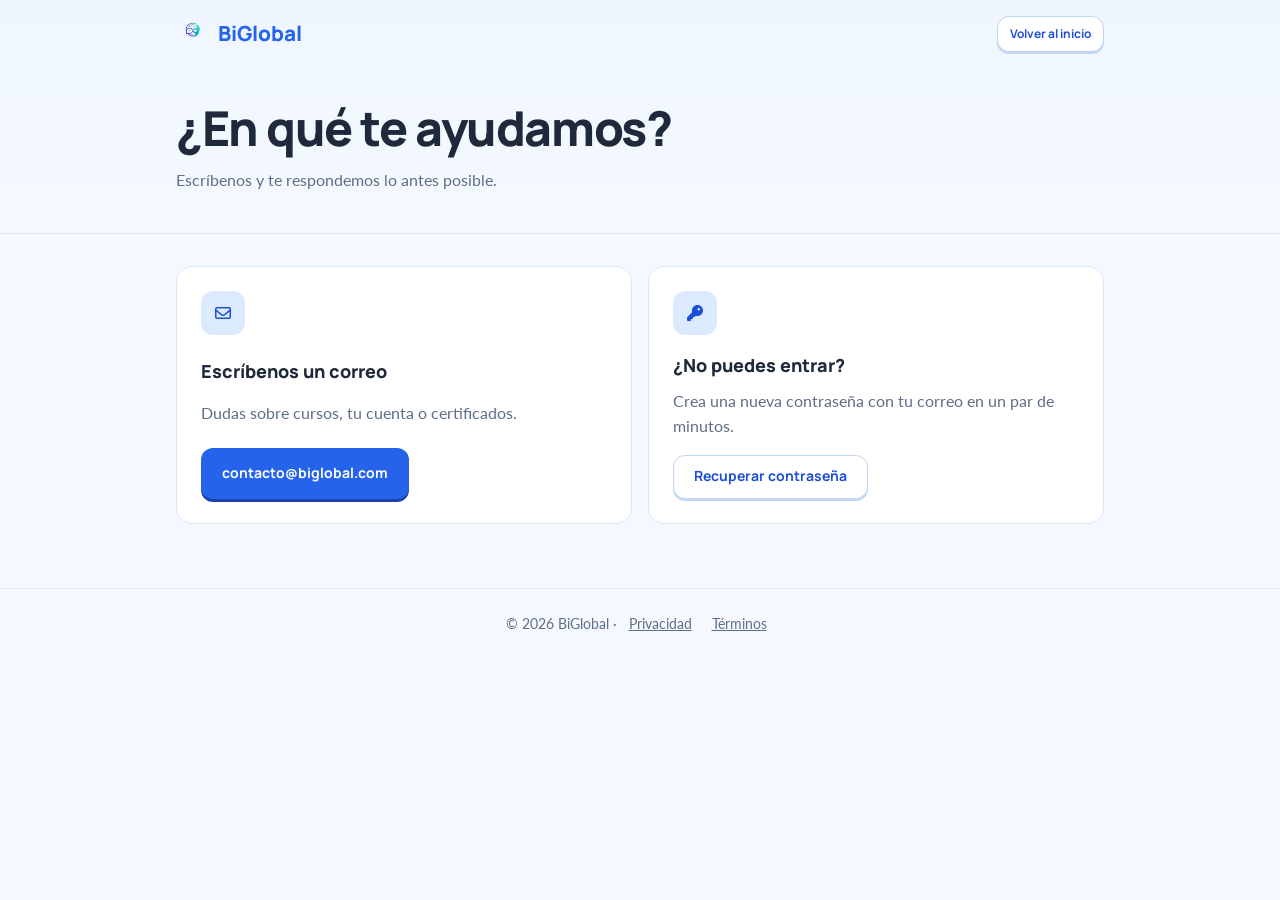
==== src/contacto.html @ 3496a06e "Corrige errores, unifica el diseño y agrega recuperación de contraseña y gamificación - Rutas sensib" ====
<!DOCTYPE html>
<html lang="es">
<head>
    <meta charset="UTF-8">
    <meta name="viewport" content="width=device-width, initial-scale=1.0">
    <title>Contacto | BiGlobal</title>
    <link rel="stylesheet" href="https://fonts.googleapis.com/css2?family=Lato:wght@400;700&family=Manrope:wght@700;800&display=swap">
    <link rel="stylesheet" href="https://cdnjs.cloudflare.com/ajax/libs/font-awesome/6.5.2/css/all.min.css">
    <link rel="stylesheet" href="css/tokens.css">
    <link rel="stylesheet" href="css/componentes.css">
    <link rel="stylesheet" href="css/paginas.css">
</head>
<!--
    El correo es el mismo de configuracion.sitio_correo (contacto@biglobal.com).
    Cuando exista el formulario de contacto con BD, va en esta página.
-->
<body class="pagina-body">
<a class="saltar-contenido" href="#contenido">Saltar al contenido</a>

<header class="pagina-cabecera">
    <div class="pagina-cabecera__barra">
        <a class="pagina-logo" href="index.html"><img src="img/logo-Biglobal.png" alt="" width="34" height="34"> BiGlobal</a>
        <a class="boton boton--secundario boton--sm" href="index.html">Volver al inicio</a>
    </div>
    <div class="pagina-titulo">
        <h1>¿En qué te ayudamos?</h1>
        <p>Escríbenos y te respondemos lo antes posible.</p>
    </div>
</header>

<main id="contenido" class="pagina-contenido">
    <div class="contacto-rejilla">
        <section class="contacto-opcion">
            <i class="fa-regular fa-envelope" aria-hidden="true"></i>
            <h2>Escríbenos un correo</h2>
            <p>Dudas sobre cursos, tu cuenta o certificados.</p>
            <a class="boton boton--primario" href="mailto:contacto@biglobal.com">contacto@biglobal.com</a>
        </section>

        <section class="contacto-opcion">
            <i class="fa-solid fa-key" aria-hidden="true"></i>
            <h2>¿No puedes entrar?</h2>
            <p>Crea una nueva contraseña con tu correo en un par de minutos.</p>
            <a class="boton boton--secundario" href="auth/recuperar.php">Recuperar contraseña</a>
        </section>
    </div>
</main>

<footer class="pagina-pie">
    © 2026 BiGlobal ·
    <a href="privacidad.html">Privacidad</a>
    <a href="terminos.html">Términos</a>
</footer>
</body>
</html>
---- src/css/tokens.css ----
/* ==========================================================================
   BiGlobal · TOKENS DE DISEÑO
   --------------------------------------------------------------------------
   Este archivo es la "fuente de verdad" de colores, tipografías, bordes,
   sombras, espaciado y animaciones. Lo cargan TODAS las pantallas
   (página principal, login, estudiante y admin).

   Regla de oro: si necesitas un color, usa una variable de aquí.
   Si cambias un valor aquí, cambia en toda la plataforma.
   ========================================================================== */

:root {
    /* ---------- Azul BiGlobal (color principal) ---------- */
    --azul-50:  #EFF6FF;   /* fondo azul muy claro (hero, secciones) */
    --azul-100: #DBEAFE;   /* acento suave, estados activos */
    --azul-200: #BFDBFE;
    --azul-300: #93C5FD;
    --azul-500: #3B82F6;
    --azul-600: #2563EB;   /* botones y títulos de marca */
    --azul-700: #1D4ED8;   /* hover */
    --azul-800: #1E40AF;
    --azul-900: #1E3A8A;
    --celeste-50:  #F0F9FF;
    --celeste-100: #E0F2FE;
    --celeste-600: #0284C7;

    /* ---------- Acentos tipo Duolingo (solo como acento) ---------- */
    --verde-50:  #F0FDF4;
    --verde-100: #DCFCE7;   /* fondo de éxito */
    --verde-500: #22C55E;   /* barras de progreso */
    --verde-600: #16A34A;
    --verde-700: #15803D;   /* texto de éxito (contraste AA) */

    --naranja-50:  #FFF7ED;
    --naranja-100: #FFEDD5; /* fondo de rachas y logros */
    --naranja-500: #F97316;
    --naranja-700: #C2410C; /* texto naranja (contraste AA) */

    --rojo-50:  #FEF2F2;
    --rojo-100: #FEE2E2;
    --rojo-600: #DC2626;
    --rojo-700: #B91C1C;

    --ambar-100: #FEF3C7;
    --ambar-700: #B45309;

    /* ---------- Texto y superficies ---------- */
    --texto:        #1E293B;   /* texto principal */
    --texto-suave:  #5E6E85;   /* párrafos secundarios: #64748B un tono más oscuro para cumplir contraste AA sobre el azul claro */
    --texto-tenue:  #94A3B8;   /* solo detalles grandes, no para párrafos */
    --superficie:   #FFFFFF;   /* tarjetas */
    --fondo-app:    #F5F9FF;   /* fondo de los paneles: blanco con un toque azul */
    --borde:        #DCE7F7;   /* bordes con tinte azul */
    --borde-fuerte: #C3D5F0;

    /* ---------- Nombres que ya usaba style.css (compatibilidad) ---------- */
    --color-primario:        var(--azul-600);
    --color-primario-oscuro: var(--azul-700);
    --color-secundario:      var(--azul-50);
    --color-texto:           var(--texto);
    --color-texto-suave:     var(--texto-suave);
    --blanco:                #FFFFFF;

    /* ---------- Tipografía ---------- */
    --fuente-titulo: "Manrope", system-ui, -apple-system, "Segoe UI", sans-serif;
    --fuente-texto:  "Lato", system-ui, -apple-system, "Segoe UI", sans-serif;

    --texto-xs:   0.75rem;    /* 12px */
    --texto-sm:   0.875rem;   /* 14px */
    --texto-base: 1rem;       /* 16px */
    --texto-lg:   1.125rem;   /* 18px */
    --texto-xl:   1.375rem;   /* 22px */
    --texto-2xl:  1.75rem;    /* 28px */
    --texto-3xl:  clamp(2rem, 1.4rem + 2.4vw, 3rem);

    /* ---------- Espaciado (múltiplos de 4px) ---------- */
    --esp-1: 0.25rem;  --esp-2: 0.5rem;  --esp-3: 0.75rem;  --esp-4: 1rem;
    --esp-5: 1.25rem;  --esp-6: 1.5rem;  --esp-8: 2rem;     --esp-10: 2.5rem;
    --esp-12: 3rem;    --esp-16: 4rem;

    /* ---------- Bordes redondeados ---------- */
    --radio-sm:   8px;
    --radio:      12px;
    --radio-lg:   16px;
    --radio-xl:   24px;
    --radio-pill: 999px;

    /* ---------- Sombras (con tinte azul, nunca negras puras) ---------- */
    --sombra-1: 0 1px 2px rgba(30, 58, 138, 0.06), 0 1px 3px rgba(30, 58, 138, 0.06);
    --sombra-2: 0 4px 14px -4px rgba(30, 58, 138, 0.14);
    --sombra-3: 0 18px 40px -16px rgba(30, 58, 138, 0.28);
    /* Botón "3D" tipo Duolingo: borde inferior más oscuro */
    --sombra-boton: 0 3px 0 var(--azul-800);

    /* ---------- Movimiento ---------- */
    --ease-out:    cubic-bezier(0.23, 1, 0.32, 1);    /* entradas y respuestas */
    --ease-in-out: cubic-bezier(0.77, 0, 0.175, 1);   /* movimiento en pantalla */
    --dur-rapida:  140ms;   /* presionar botones */
    --dur:         200ms;   /* hover, menús */
    --dur-lenta:   280ms;   /* paneles, modales (máximo) */

    /* ---------- Foco con teclado ---------- */
    --foco: 0 0 0 3px rgba(37, 99, 235, 0.35);

    color-scheme: light;
}

/* ==========================================================================
   BASE COMPARTIDA
   ========================================================================== */

/* Selección de texto y cursor con los colores de la marca */
::selection {
    background: var(--azul-100);
    color: var(--azul-900);
}

html {
    -webkit-text-size-adjust: 100%;
    -webkit-tap-highlight-color: transparent;  /* sin destello gris al tocar en celular */
}

body {
    caret-color: var(--azul-600);
    accent-color: var(--azul-600);
    -webkit-font-smoothing: antialiased;
    text-rendering: optimizeLegibility;
}

/* Números alineados en tablas y contadores */
table, .numeros {
    font-variant-numeric: tabular-nums;
}

/* Foco visible SOLO cuando se navega con teclado */
:focus-visible {
    outline: 2px solid var(--azul-600);
    outline-offset: 2px;
}

:focus:not(:focus-visible) {
    outline: none;
}

/* Barras de desplazamiento suaves y azuladas */
* {
    scrollbar-width: thin;
    scrollbar-color: var(--borde-fuerte) transparent;
}

/* Texto solo para lectores de pantalla */
.sr-only {
    position: absolute !important;
    width: 1px; height: 1px;
    padding: 0; margin: -1px;
    overflow: hidden; clip: rect(0, 0, 0, 0);
    white-space: nowrap; border: 0;
}

/* Enlace "saltar al contenido" para usuarios de teclado */
.saltar-contenido {
    position: absolute;
    left: var(--esp-4);
    top: -100px;
    z-index: 2000;
    padding: var(--esp-2) var(--esp-4);
    background: var(--azul-600);
    color: #fff;
    border-radius: var(--radio-sm);
    font-weight: 700;
    text-decoration: none;
}

.saltar-contenido:focus {
    top: var(--esp-4);
}

/* Respeto a quien pidió menos movimiento en su sistema:
   se quitan desplazamientos, se dejan cambios de color/opacidad cortos. */
@media (prefers-reduced-motion: reduce) {
    *, *::before, *::after {
        animation-duration: 1ms !important;
        animation-iteration-count: 1 !important;
        transition-duration: 1ms !important;
        scroll-behavior: auto !important;
    }
}
---- src/css/componentes.css ----
/* ==========================================================================
   BiGlobal · COMPONENTES COMPARTIDOS
   --------------------------------------------------------------------------
   Botones, campos de formulario, avisos, chips, barras de progreso y
   estados vacíos. Requiere tokens.css antes.
   Los nombres van en español con el formato bloque--variante
   (ej. .boton--primario) para no chocar con las clases de Bootstrap.
   ========================================================================== */

/* ---------- BOTONES ---------- */
.boton {
    display: inline-flex;
    align-items: center;
    justify-content: center;
    gap: var(--esp-2);
    min-height: 44px;                  /* tamaño cómodo para el dedo */
    padding: 0 var(--esp-5);
    border: 1px solid transparent;
    border-radius: var(--radio);
    font-family: var(--fuente-titulo);
    font-size: var(--texto-sm);
    font-weight: 700;
    line-height: 1.2;
    text-decoration: none;
    cursor: pointer;
    user-select: none;
    transition:
        background-color var(--dur) ease,
        border-color var(--dur) ease,
        color var(--dur) ease,
        box-shadow var(--dur-rapida) var(--ease-out),
        transform var(--dur-rapida) var(--ease-out);
}

/* Al presionar, el botón "baja" un poco: confirma que la app escuchó */
.boton:active:not(:disabled) {
    transform: translateY(2px);
}

.boton:disabled,
.boton[aria-disabled="true"] {
    opacity: 0.55;
    cursor: not-allowed;
}

.boton--primario {
    background: var(--azul-600);
    color: #fff;
    box-shadow: var(--sombra-boton);
}

.boton--primario:active:not(:disabled) {
    box-shadow: 0 1px 0 var(--azul-800);
}

.boton--secundario {
    background: var(--superficie);
    border-color: var(--borde-fuerte);
    color: var(--azul-700);
    box-shadow: 0 2px 0 var(--borde-fuerte);
}

.boton--fantasma {
    background: transparent;
    color: var(--azul-700);
}

.boton--exito {
    background: var(--verde-700);
    color: #fff;
    box-shadow: 0 3px 0 #14532D;
}

.boton--peligro {
    background: var(--superficie);
    border-color: var(--rojo-100);
    color: var(--rojo-700);
}

.boton--bloque { width: 100%; }
.boton--sm { min-height: 36px; padding: 0 var(--esp-3); font-size: var(--texto-xs); }

/* Hover solo en dispositivos con mouse (en celular el hover se "pega") */
@media (hover: hover) and (pointer: fine) {
    .boton--primario:hover:not(:disabled)   { background: var(--azul-700); }
    .boton--secundario:hover:not(:disabled) { background: var(--azul-50); border-color: var(--azul-300); }
    .boton--fantasma:hover:not(:disabled)   { background: var(--azul-50); }
    .boton--exito:hover:not(:disabled)      { background: #166534; }
    .boton--peligro:hover:not(:disabled)    { background: var(--rojo-50); }
}

/* Botón cargando: se deshabilita y muestra un spinner */
.boton[data-cargando="true"] {
    pointer-events: none;
    opacity: 0.8;
}

.boton[data-cargando="true"]::before {
    content: "";
    width: 14px;
    height: 14px;
    border: 2px solid currentColor;
    border-right-color: transparent;
    border-radius: 50%;
    animation: girar 600ms linear infinite;
}

@keyframes girar { to { transform: rotate(360deg); } }

/* ---------- CAMPOS DE FORMULARIO ---------- */
.campo {
    display: flex;
    flex-direction: column;
    gap: var(--esp-2);
}

.campo + .campo { margin-top: var(--esp-4); }

.campo__etiqueta {
    font-family: var(--fuente-titulo);
    font-size: var(--texto-sm);
    font-weight: 700;
    color: var(--texto);
}

.campo__ayuda {
    font-size: var(--texto-xs);
    color: var(--texto-suave);
    line-height: 1.5;
}

.campo__error {
    font-size: var(--texto-xs);
    color: var(--rojo-700);
    font-weight: 700;
}

.entrada {
    width: 100%;
    min-height: 46px;
    padding: 0 var(--esp-4);
    border: 1.5px solid var(--borde-fuerte);
    border-radius: var(--radio);
    background: var(--superficie);
    color: var(--texto);
    font-family: var(--fuente-texto);
    font-size: var(--texto-base);   /* 16px: evita el zoom automático en iPhone */
    transition: border-color var(--dur) ease, box-shadow var(--dur) ease;
}

textarea.entrada { min-height: 110px; padding: var(--esp-3) var(--esp-4); resize: vertical; }

.entrada::placeholder { color: #64748B; }

.entrada:focus {
    outline: none;
    border-color: var(--azul-600);
    box-shadow: var(--foco);
}

.entrada[aria-invalid="true"] {
    border-color: var(--rojo-600);
}

/* ---------- AVISOS (mensajes de éxito, error, info) ---------- */
.aviso {
    display: flex;
    align-items: flex-start;
    gap: var(--esp-3);
    padding: var(--esp-3) var(--esp-4);
    border-radius: var(--radio);
    font-size: var(--texto-sm);
    line-height: 1.5;
    border: 1px solid transparent;
}

.aviso i { margin-top: 3px; }
.aviso--info   { background: var(--azul-50);   border-color: var(--azul-100);  color: var(--azul-800); }
.aviso--exito  { background: var(--verde-50);  border-color: var(--verde-100); color: var(--verde-700); }
.aviso--error  { background: var(--rojo-50);   border-color: var(--rojo-100);  color: var(--rojo-700); }
.aviso--alerta { background: var(--ambar-100); border-color: #FDE68A;          color: var(--ambar-700); }

/* Entrada suave de los avisos que aparecen con JavaScript */
.aviso[data-nuevo] {
    animation: aparecer var(--dur-lenta) var(--ease-out);
}

@keyframes aparecer {
    from { opacity: 0; transform: translateY(-4px); }
}

/* ---------- CHIPS / ETIQUETAS ---------- */
.chip {
    display: inline-flex;
    align-items: center;
    gap: 6px;
    padding: 4px 10px;
    border-radius: var(--radio-pill);
    font-family: var(--fuente-titulo);
    font-size: var(--texto-xs);
    font-weight: 700;
    white-space: nowrap;
    background: var(--azul-100);
    color: var(--azul-800);
}

.chip--exito   { background: var(--verde-100);   color: var(--verde-700); }
.chip--logro   { background: var(--naranja-100); color: var(--naranja-700); }
.chip--neutro  { background: #EEF2F7;            color: var(--texto-suave); }

/* ---------- BARRA DE PROGRESO ---------- */
.progreso {
    height: 10px;
    border-radius: var(--radio-pill);
    background: var(--azul-100);
    overflow: hidden;
}

.progreso__relleno {
    height: 100%;
    border-radius: inherit;
    background: var(--verde-500);
    transform-origin: left;
    /* La barra crece al cargar: muestra el avance, no adorna */
    animation: llenar 700ms var(--ease-out) both;
}

.progreso__relleno[data-valor="0"] { background: transparent; }

@keyframes llenar {
    from { transform: scaleX(0); }
}

/* ---------- ESTADO VACÍO ---------- */
.vacio {
    display: grid;
    justify-items: center;
    gap: var(--esp-3);
    padding: var(--esp-10) var(--esp-6);
    text-align: center;
    background: var(--superficie);
    border: 1.5px dashed var(--borde-fuerte);
    border-radius: var(--radio-lg);
}

.vacio__icono {
    width: 56px;
    height: 56px;
    display: grid;
    place-items: center;
    border-radius: var(--radio-lg);
    background: var(--azul-50);
    color: var(--azul-600);
    font-size: 1.4rem;
}

.vacio__titulo {
    margin: 0;
    font-family: var(--fuente-titulo);
    font-size: var(--texto-lg);
    font-weight: 800;
    color: var(--texto);
}

.vacio__texto {
    margin: 0;
    max-width: 42ch;
    color: var(--texto-suave);
    font-size: var(--texto-sm);
    line-height: 1.6;
}

/* ---------- NOTIFICACIÓN FLOTANTE (toast) ---------- */
.toast-biglobal {
    position: fixed;
    right: var(--esp-4);
    bottom: var(--esp-4);
    left: auto;
    z-index: 3000;
    max-width: min(420px, calc(100vw - 2rem));
    display: flex;
    align-items: center;
    gap: var(--esp-3);
    padding: var(--esp-3) var(--esp-4);
    border-radius: var(--radio);
    background: var(--texto);
    color: #fff;
    font-family: var(--fuente-texto);
    font-size: var(--texto-sm);
    font-weight: 700;
    box-shadow: var(--sombra-3);
    transition: transform var(--dur-lenta) var(--ease-out), opacity var(--dur) ease;
}

.toast-biglobal[data-oculto="true"] {
    opacity: 0;
    transform: translateY(12px);
}

.toast-biglobal--exito i { color: #86EFAC; }
.toast-biglobal--error i { color: #FCA5A5; }
.toast-biglobal--info  i { color: var(--azul-300); }
.toast-biglobal--logro i { color: #FDBA74; }   /* naranja claro: rachas y medallas */

/* Entrada del toast: sube un poco y aparece (una sola vez) */
.toast-biglobal { animation: entrar-toast var(--dur-lenta) var(--ease-out); }

@keyframes entrar-toast {
    from { opacity: 0; transform: translateY(12px); }
}
---- src/css/paginas.css ----
/* ==========================================================================
   BiGlobal · PÁGINAS DE TEXTO (Privacidad, Términos, Contacto)
   Requiere: tokens.css y componentes.css
   ========================================================================== */

*, *::before, *::after { box-sizing: border-box; }

.pagina-body {
    margin: 0;
    background: var(--fondo-app);
    color: var(--texto);
    font-family: var(--fuente-texto);
    line-height: 1.6;
}

.pagina-cabecera {
    background: linear-gradient(180deg, var(--azul-50) 0%, var(--fondo-app) 100%);
    border-bottom: 1px solid var(--borde);
}

.pagina-cabecera__barra {
    max-width: 960px;
    margin: 0 auto;
    padding: var(--esp-4);
    display: flex;
    align-items: center;
    justify-content: space-between;
    gap: var(--esp-4);
}

.pagina-logo {
    display: inline-flex;
    align-items: center;
    gap: var(--esp-2);
    color: var(--azul-600);
    font-family: var(--fuente-titulo);
    font-weight: 800;
    font-size: 1.3rem;
    text-decoration: none;
}

.pagina-titulo {
    max-width: 960px;
    margin: 0 auto;
    padding: var(--esp-8) var(--esp-4) var(--esp-10);
}

.pagina-titulo h1 {
    margin: 0;
    font-family: var(--fuente-titulo);
    font-size: var(--texto-3xl);
    font-weight: 800;
    letter-spacing: -0.03em;
    line-height: 1.15;
}

.pagina-titulo p { margin: var(--esp-3) 0 0; color: var(--texto-suave); max-width: 60ch; }

.pagina-contenido {
    max-width: 960px;
    margin: 0 auto;
    padding: var(--esp-8) var(--esp-4) var(--esp-16);
}

.texto-legal { max-width: 70ch; }

.texto-legal h2 {
    margin: var(--esp-10) 0 var(--esp-3);
    font-family: var(--fuente-titulo);
    font-size: var(--texto-xl);
    font-weight: 800;
}

.texto-legal h2:first-child { margin-top: 0; }
.texto-legal p, .texto-legal li { color: #334155; }
.texto-legal ul { padding-left: 1.25rem; }
.texto-legal li + li { margin-top: var(--esp-2); }
.texto-legal a { color: var(--azul-700); }

.contacto-rejilla {
    display: grid;
    gap: var(--esp-4);
}

@media (min-width: 720px) { .contacto-rejilla { grid-template-columns: repeat(2, minmax(0, 1fr)); } }

.contacto-opcion {
    display: grid;
    gap: var(--esp-2);
    padding: var(--esp-6);
    background: var(--superficie);
    border: 1px solid var(--borde);
    border-radius: var(--radio-lg);
}

.contacto-opcion i {
    width: 44px;
    height: 44px;
    display: grid;
    place-items: center;
    border-radius: var(--radio);
    background: var(--azul-100);
    color: var(--azul-700);
}

.contacto-opcion h2 { margin: var(--esp-2) 0 0; font-family: var(--fuente-titulo); font-size: var(--texto-lg); font-weight: 800; }
.contacto-opcion p { margin: 0; color: var(--texto-suave); }
.contacto-opcion .boton { justify-self: start; margin-top: var(--esp-2); }

.pagina-pie {
    border-top: 1px solid var(--borde);
    padding: var(--esp-6) var(--esp-4);
    text-align: center;
    color: var(--texto-suave);
    font-size: var(--texto-sm);
}

.pagina-pie a { color: var(--texto-suave); margin: 0 var(--esp-2); }
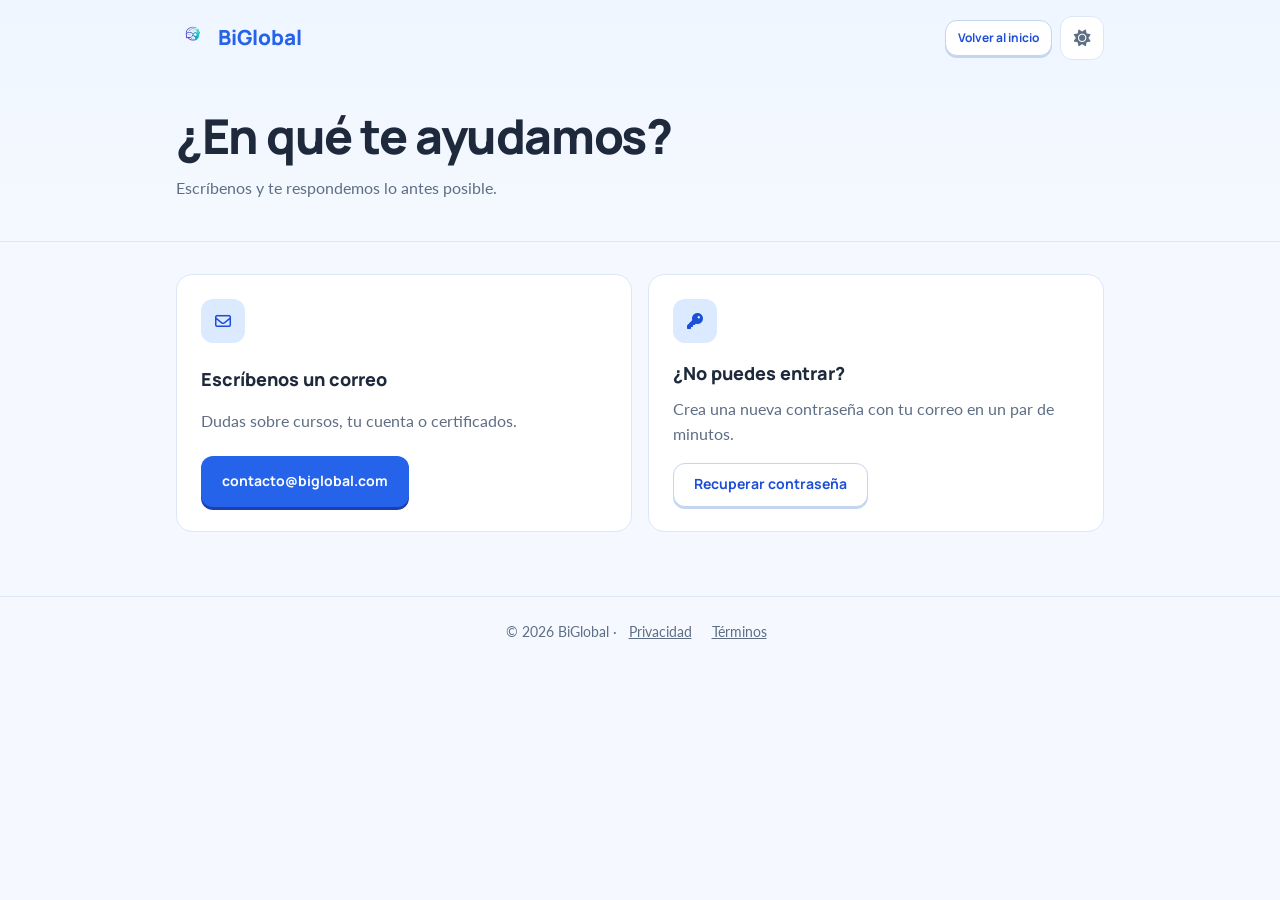
==== commit 6c2a9be0: "Modo claro/oscuro, rediseño de paneles y rol super administrador - Modo oscuro con tokens (tokens.cs" ====
--- a/src/contacto.html
+++ b/src/contacto.html
@@ -3,6 +3,7 @@
 <head>
     <meta charset="UTF-8">
     <meta name="viewport" content="width=device-width, initial-scale=1.0">
+    <script src="js/tema.js"></script>
     <title>Contacto | BiGlobal</title>
     <link rel="stylesheet" href="https://fonts.googleapis.com/css2?family=Lato:wght@400;700&family=Manrope:wght@700;800&display=swap">
     <link rel="stylesheet" href="https://cdnjs.cloudflare.com/ajax/libs/font-awesome/6.5.2/css/all.min.css">
@@ -20,7 +21,13 @@
 <header class="pagina-cabecera">
     <div class="pagina-cabecera__barra">
         <a class="pagina-logo" href="index.html"><img src="img/logo-Biglobal.png" alt="" width="34" height="34"> BiGlobal</a>
-        <a class="boton boton--secundario boton--sm" href="index.html">Volver al inicio</a>
+        <div class="cabecera-acciones">
+            <a class="boton boton--secundario boton--sm" href="index.html">Volver al inicio</a>
+            <button class="boton-tema" type="button" data-alternar-tema aria-label="Cambiar a modo oscuro">
+                <i class="fa-solid fa-sun icono-sol" aria-hidden="true"></i>
+                <i class="fa-solid fa-moon icono-luna" aria-hidden="true"></i>
+            </button>
+        </div>
     </div>
     <div class="pagina-titulo">
         <h1>¿En qué te ayudamos?</h1>
--- a/src/css/tokens.css
+++ b/src/css/tokens.css
@@ -102,8 +102,132 @@
     /* ---------- Foco con teclado ---------- */
     --foco: 0 0 0 3px rgba(37, 99, 235, 0.35);
 
+    /* ---------- Tokens con función (cambian en modo oscuro) ----------
+       Úsalos en vez del color directo cuando el color cumple un papel:
+       "texto de marca", "fondo de botón al pasar el mouse", etc. */
+    --marca-texto:       var(--azul-600);   /* logo, íconos y títulos azules */
+    --azul-hover:        #1D4ED8;           /* fondo del botón principal al pasar el mouse */
+    --azul-sombra:       #1E40AF;           /* "borde inferior" 3D de los botones */
+    --verde-fondo:       #15803D;           /* fondo de botones y cabeceras verdes */
+    --verde-sombra:      #14532D;
+    --naranja-fondo:     #C2410C;           /* cabecera naranja de cursos */
+    --neutro-50:         #F8FAFC;
+    --neutro-100:        #EEF2F7;           /* chips y marcas grises */
+    --celeste-800:       #075985;
+    --ambar-200:         #FDE68A;
+    --texto-placeholder: #64748B;
+    --toast-fondo:       #1E293B;
+    --superficie-vidrio: rgba(255, 255, 255, 0.92);  /* barras fijas con desenfoque */
+
     color-scheme: light;
 }
+
+/* ==========================================================================
+   MODO OSCURO
+   --------------------------------------------------------------------------
+   Se activa con <html data-tema="oscuro"> (lo pone src/js/tema.js antes
+   de pintar la página). Solo cambian las variables: ningún componente
+   necesita estilos duplicados.
+   - Los tonos claros (50-300) que se usan como FONDO pasan a azules oscuros.
+   - Los tonos oscuros (700-900) que se usan como TEXTO pasan a tonos claros.
+   - Los colores de botón (azul-600, verde-fondo...) se quedan igual para que
+     el texto blanco siga cumpliendo contraste AA.
+   Contraste revisado: texto 14.7:1, texto-suave 8.3:1, enlaces 9.6:1.
+   ========================================================================== */
+:root[data-tema="oscuro"] {
+    --azul-50:  #0F1D38;
+    --azul-100: #17305C;
+    --azul-200: #1F3F78;
+    --azul-300: #3B5F9E;
+    --azul-700: #93C5FD;
+    --azul-800: #BFDBFE;
+    --azul-900: #DBEAFE;
+    --celeste-50:  #0E1E33;
+    --celeste-100: #0F2E45;
+    --celeste-600: #7DD3FC;
+    --celeste-800: #BAE6FD;
+
+    --verde-50:  #0D2219;
+    --verde-100: #11331F;
+    --verde-700: #86EFAC;
+    --naranja-50:  #2A1A0C;
+    --naranja-100: #3A230F;
+    --naranja-700: #FDBA74;
+    --rojo-50:  #2A1215;
+    --rojo-100: #3D171C;
+    --rojo-700: #FCA5A5;
+    --ambar-100: #33270B;
+    --ambar-200: #5C4512;
+    --ambar-700: #FCD34D;
+
+    --texto:        #E6EDF7;
+    --texto-suave:  #A7B4C8;
+    --texto-tenue:  #7D8BA3;
+    --superficie:   #111A2E;
+    --fondo-app:    #0B1220;
+    --borde:        #22324F;
+    --borde-fuerte: #2E4366;
+
+    --marca-texto:       #60A5FA;
+    --neutro-50:         #0F1729;
+    --neutro-100:        #1C2840;
+    --texto-placeholder: #8592A8;
+    --toast-fondo:       #22324F;
+    --superficie-vidrio: rgba(17, 26, 46, 0.92);
+    --blanco:            #111A2E;   /* en style.css "blanco" se usa como fondo de sección */
+
+    --sombra-1: 0 1px 2px rgba(0, 0, 0, 0.35);
+    --sombra-2: 0 4px 14px -4px rgba(0, 0, 0, 0.55);
+    --sombra-3: 0 18px 40px -16px rgba(0, 0, 0, 0.7);
+    --foco: 0 0 0 3px rgba(96, 165, 250, 0.45);
+
+    color-scheme: dark;
+}
+
+/* Transición suave SOLO al cambiar de tema con el botón (no al cargar) */
+:root[data-tema-cambiando] *,
+:root[data-tema-cambiando] *::before,
+:root[data-tema-cambiando] *::after {
+    transition: background-color 200ms ease, border-color 200ms ease, color 200ms ease, fill 200ms ease !important;
+}
+
+/* ==========================================================================
+   BOTÓN DE TEMA (el mismo en todas las pantallas)
+   <button class="boton-tema" type="button" data-alternar-tema>...</button>
+   ========================================================================== */
+.boton-tema {
+    position: relative;
+    width: 44px;
+    height: 44px;
+    flex: 0 0 auto;
+    display: inline-grid;
+    place-items: center;
+    padding: 0;
+    border: 1px solid var(--borde);
+    border-radius: var(--radio);
+    background: var(--superficie);
+    color: var(--texto-suave);
+    cursor: pointer;
+    overflow: hidden;
+    transition: background-color var(--dur) ease, color var(--dur) ease, transform var(--dur-rapida) var(--ease-out);
+}
+
+.boton-tema:active { transform: scale(0.94); }
+
+@media (hover: hover) and (pointer: fine) {
+    .boton-tema:hover { background: var(--azul-50); color: var(--marca-texto); }
+}
+
+/* Sol y luna: se cruzan girando un poco al cambiar */
+.boton-tema i {
+    grid-area: 1 / 1;
+    font-size: 1.05rem;
+    transition: transform 260ms var(--ease-out), opacity 180ms ease;
+}
+
+.boton-tema .icono-luna { transform: rotate(-30deg) scale(0.6); opacity: 0; }
+:root[data-tema="oscuro"] .boton-tema .icono-sol  { transform: rotate(30deg) scale(0.6); opacity: 0; }
+:root[data-tema="oscuro"] .boton-tema .icono-luna { transform: none; opacity: 1; }
 
 /* ==========================================================================
    BASE COMPARTIDA
@@ -125,6 +249,11 @@
     accent-color: var(--azul-600);
     -webkit-font-smoothing: antialiased;
     text-rendering: optimizeLegibility;
+}
+
+/* El atributo hidden siempre oculta, aunque la clase tenga display: flex o grid */
+[hidden] {
+    display: none !important;
 }
 
 /* Números alineados en tablas y contadores */
--- a/src/css/componentes.css
+++ b/src/css/componentes.css
@@ -50,7 +50,7 @@
 }
 
 .boton--primario:active:not(:disabled) {
-    box-shadow: 0 1px 0 var(--azul-800);
+    box-shadow: 0 1px 0 var(--azul-sombra);
 }
 
 .boton--secundario {
@@ -66,9 +66,9 @@
 }
 
 .boton--exito {
-    background: var(--verde-700);
+    background: var(--verde-fondo);
     color: #fff;
-    box-shadow: 0 3px 0 #14532D;
+    box-shadow: 0 3px 0 var(--verde-sombra);
 }
 
 .boton--peligro {
@@ -82,7 +82,7 @@
 
 /* Hover solo en dispositivos con mouse (en celular el hover se "pega") */
 @media (hover: hover) and (pointer: fine) {
-    .boton--primario:hover:not(:disabled)   { background: var(--azul-700); }
+    .boton--primario:hover:not(:disabled)   { background: var(--azul-hover); }
     .boton--secundario:hover:not(:disabled) { background: var(--azul-50); border-color: var(--azul-300); }
     .boton--fantasma:hover:not(:disabled)   { background: var(--azul-50); }
     .boton--exito:hover:not(:disabled)      { background: #166534; }
@@ -150,7 +150,7 @@
 
 textarea.entrada { min-height: 110px; padding: var(--esp-3) var(--esp-4); resize: vertical; }
 
-.entrada::placeholder { color: #64748B; }
+.entrada::placeholder { color: var(--texto-placeholder); }
 
 .entrada:focus {
     outline: none;
@@ -178,7 +178,7 @@
 .aviso--info   { background: var(--azul-50);   border-color: var(--azul-100);  color: var(--azul-800); }
 .aviso--exito  { background: var(--verde-50);  border-color: var(--verde-100); color: var(--verde-700); }
 .aviso--error  { background: var(--rojo-50);   border-color: var(--rojo-100);  color: var(--rojo-700); }
-.aviso--alerta { background: var(--ambar-100); border-color: #FDE68A;          color: var(--ambar-700); }
+.aviso--alerta { background: var(--ambar-100); border-color: var(--ambar-200);         color: var(--ambar-700); }
 
 /* Entrada suave de los avisos que aparecen con JavaScript */
 .aviso[data-nuevo] {
@@ -206,7 +206,7 @@
 
 .chip--exito   { background: var(--verde-100);   color: var(--verde-700); }
 .chip--logro   { background: var(--naranja-100); color: var(--naranja-700); }
-.chip--neutro  { background: #EEF2F7;            color: var(--texto-suave); }
+.chip--neutro  { background: var(--neutro-100);          color: var(--texto-suave); }
 
 /* ---------- BARRA DE PROGRESO ---------- */
 .progreso {
@@ -250,7 +250,7 @@
     place-items: center;
     border-radius: var(--radio-lg);
     background: var(--azul-50);
-    color: var(--azul-600);
+    color: var(--marca-texto);
     font-size: 1.4rem;
 }
 
@@ -283,7 +283,7 @@
     gap: var(--esp-3);
     padding: var(--esp-3) var(--esp-4);
     border-radius: var(--radio);
-    background: var(--texto);
+    background: var(--toast-fondo);
     color: #fff;
     font-family: var(--fuente-texto);
     font-size: var(--texto-sm);
@@ -308,3 +308,19 @@
 @keyframes entrar-toast {
     from { opacity: 0; transform: translateY(12px); }
 }
+
+/* ---------- Ubicación del botón de tema ---------- */
+/* Grupo de acciones a la derecha de una barra superior */
+.cabecera-acciones {
+    display: flex;
+    align-items: center;
+    gap: var(--esp-2);
+}
+
+/* Pantallas sin barra (recuperar contraseña, elegir rol, 403): esquina superior derecha */
+.tema-esquina {
+    position: fixed;
+    top: calc(var(--esp-4) + env(safe-area-inset-top));
+    right: var(--esp-4);
+    z-index: 50;
+}
--- a/src/css/paginas.css
+++ b/src/css/paginas.css
@@ -32,7 +32,7 @@
     display: inline-flex;
     align-items: center;
     gap: var(--esp-2);
-    color: var(--azul-600);
+    color: var(--marca-texto);
     font-family: var(--fuente-titulo);
     font-weight: 800;
     font-size: 1.3rem;
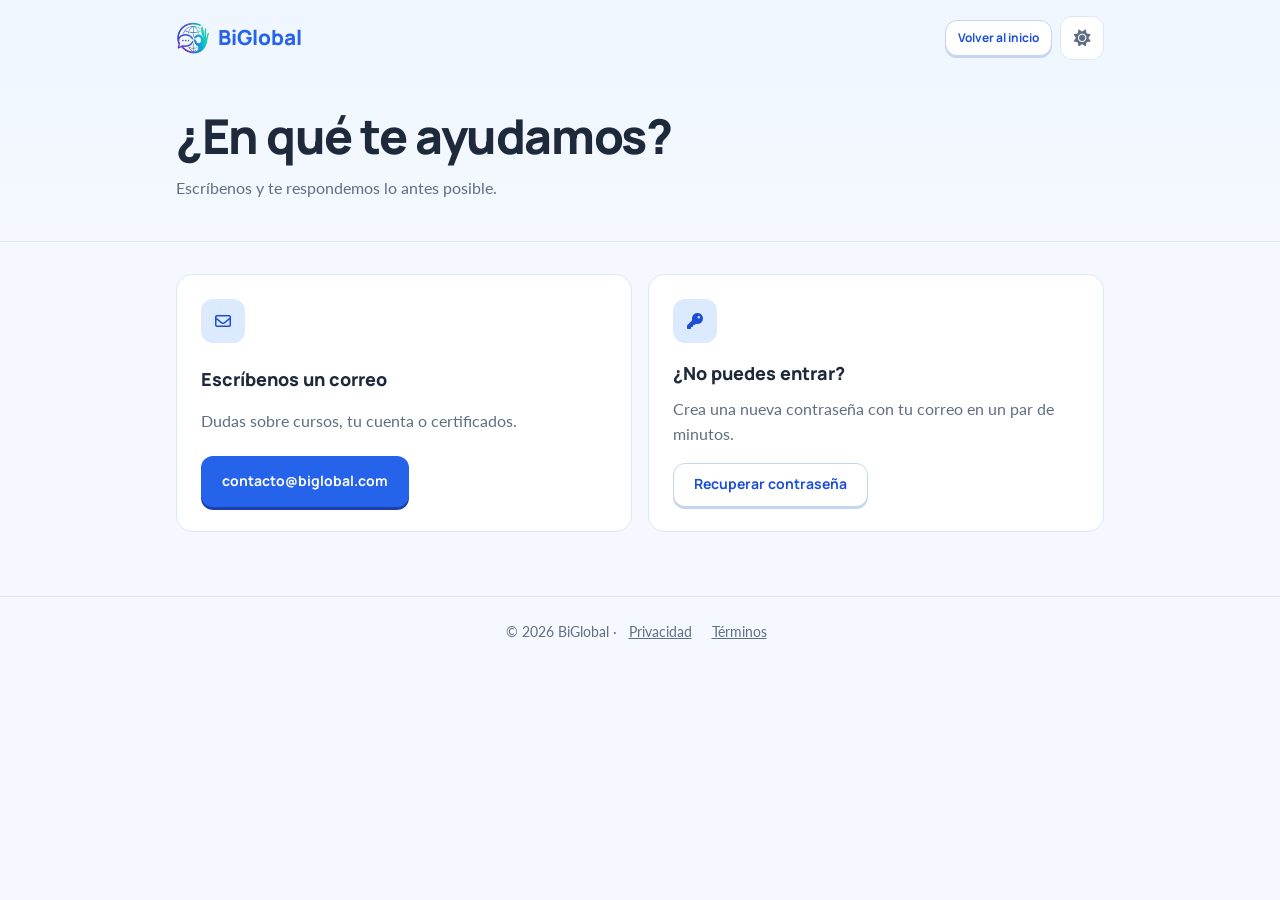
==== commit 611778cb: "Agranda el logo: versión recortada al dibujo logo-Biglobal.png mide 500x500 pero el dibujo ocupa ~21" ====
--- a/src/contacto.html
+++ b/src/contacto.html
@@ -6,7 +6,7 @@
     <script src="js/tema.js"></script>
     <title>Contacto | BiGlobal</title>
     <link rel="stylesheet" href="https://fonts.googleapis.com/css2?family=Lato:wght@400;700&family=Manrope:wght@700;800&display=swap">
-    <link rel="stylesheet" href="https://cdnjs.cloudflare.com/ajax/libs/font-awesome/6.5.2/css/all.min.css">
+    <link rel="stylesheet" href="https://cdnjs.cloudflare.com/ajax/libs/font-awesome/6.5.2/css/all.min.css" integrity="sha384-PPIZEGYM1v8zp5Py7UjFb79S58UeqCL9pYVnVPURKEqvioPROaVAJKKLzvH2rDnI" crossorigin="anonymous" referrerpolicy="no-referrer">
     <link rel="stylesheet" href="css/tokens.css">
     <link rel="stylesheet" href="css/componentes.css">
     <link rel="stylesheet" href="css/paginas.css">
@@ -20,7 +20,7 @@
 
 <header class="pagina-cabecera">
     <div class="pagina-cabecera__barra">
-        <a class="pagina-logo" href="index.html"><img src="img/logo-Biglobal.png" alt="" width="34" height="34"> BiGlobal</a>
+        <a class="pagina-logo" href="index.html"><img src="img/logo-Biglobal-icono.png" alt="" width="34" height="34"> BiGlobal</a>
         <div class="cabecera-acciones">
             <a class="boton boton--secundario boton--sm" href="index.html">Volver al inicio</a>
             <button class="boton-tema" type="button" data-alternar-tema aria-label="Cambiar a modo oscuro">
--- a/src/css/componentes.css
+++ b/src/css/componentes.css
@@ -207,6 +207,7 @@
 .chip--exito   { background: var(--verde-100);   color: var(--verde-700); }
 .chip--logro   { background: var(--naranja-100); color: var(--naranja-700); }
 .chip--neutro  { background: var(--neutro-100);          color: var(--texto-suave); }
+.chip--error   { background: var(--rojo-100);    color: var(--rojo-700); }
 
 /* ---------- BARRA DE PROGRESO ---------- */
 .progreso {
@@ -324,3 +325,460 @@
     right: var(--esp-4);
     z-index: 50;
 }
+
+/* ---------- Personalización: color de acento (Mi perfil) ---------- */
+.personalizar__cabecera h2 { font-size: var(--texto-lg); font-weight: 800; }
+.personalizar__cabecera p { margin: var(--esp-1) 0 var(--esp-5); color: var(--texto-suave); font-size: var(--texto-sm); }
+
+.personalizar__colores {
+    display: grid;
+    grid-template-columns: repeat(auto-fill, minmax(84px, 1fr));
+    gap: var(--esp-3);
+    margin: 0;
+    padding: 0;
+    border: 0;
+}
+
+.color-opcion {
+    position: relative;
+    display: grid;
+    justify-items: center;
+    gap: var(--esp-2);
+    padding: var(--esp-3) var(--esp-2);
+    border: 1.5px solid var(--borde);
+    border-radius: var(--radio);
+    cursor: pointer;
+    text-align: center;
+    transition: border-color var(--dur) ease, background-color var(--dur) ease;
+}
+
+.color-opcion > input[type="radio"] { position: absolute; opacity: 0; inset: 0; margin: 0; cursor: pointer; }
+
+.color-opcion__muestra {
+    position: relative;
+    width: 36px;
+    height: 36px;
+    border-radius: 50%;
+    background: var(--muestra);
+    box-shadow: inset 0 0 0 2px rgba(255, 255, 255, 0.35);
+    transition: transform var(--dur-rapida) var(--ease-out);
+}
+
+/* "Del sitio": medio círculo con el color del sitio */
+.color-opcion__muestra--sitio { background: linear-gradient(135deg, var(--muestra) 50%, var(--neutro-100) 50%); }
+
+/* "Otro color": rueda de colores con el selector nativo encima */
+.color-opcion__muestra--libre {
+    background: conic-gradient(#ef4444, #f59e0b, #22c55e, #06b6d4, #3b82f6, #a855f7, #ef4444);
+}
+
+.color-opcion__muestra--libre::after {
+    content: "";
+    position: absolute;
+    inset: 9px;
+    border-radius: 50%;
+    background: var(--muestra);
+    box-shadow: 0 0 0 2px var(--superficie);
+}
+
+.color-opcion__selector {
+    position: absolute;
+    inset: 0;
+    width: 100%;
+    height: 100%;
+    opacity: 0;
+    cursor: pointer;
+    border: 0;
+    padding: 0;
+}
+
+.color-opcion__texto { font-size: var(--texto-xs); font-weight: 700; color: var(--texto-suave); }
+
+.color-opcion:has(> input:checked) { border-color: var(--azul-600); background: var(--azul-50); }
+.color-opcion:has(> input:checked) .color-opcion__texto { color: var(--azul-800); }
+.color-opcion:has(> input:checked) .color-opcion__muestra { transform: scale(1.08); }
+.color-opcion:has(> input:focus-visible) { box-shadow: var(--foco); }
+
+@media (hover: hover) and (pointer: fine) {
+    .color-opcion:hover { border-color: var(--borde-fuerte); }
+}
+
+.personalizar__vista {
+    display: flex;
+    flex-wrap: wrap;
+    align-items: center;
+    gap: var(--esp-3);
+    margin-top: var(--esp-5);
+    padding: var(--esp-4);
+    border-radius: var(--radio);
+    background: var(--azul-50);
+    border: 1px solid var(--azul-100);
+}
+
+.personalizar__vista .boton { pointer-events: none; }
+.personalizar__enlace { color: var(--azul-700); font-weight: 700; text-decoration: underline; text-underline-offset: 3px; }
+.personalizar__barra { flex: 1; min-width: 80px; height: 8px; border-radius: var(--radio-pill); background: var(--azul-100); overflow: hidden; }
+.personalizar__barra span { display: block; width: 60%; height: 100%; background: var(--azul-600); border-radius: inherit; }
+
+.personalizar [data-personalizar-nota] { margin-top: var(--esp-3); }
+.personalizar__estado { min-height: 1.4em; margin-top: var(--esp-2); color: var(--verde-700); font-size: var(--texto-sm); font-weight: 700; }
+
+/* ---------- Foto de perfil (en cualquier avatar redondo) ---------- */
+.con-foto { overflow: hidden; padding: 0; background: var(--neutro-100); }
+.con-foto img { display: block; width: 100%; height: 100%; object-fit: cover; }
+
+.foto-perfil h2 { font-size: var(--texto-lg); font-weight: 800; }
+.foto-perfil > .campo__ayuda { margin-top: var(--esp-1); }
+.foto-perfil__cuerpo { display: flex; flex-wrap: wrap; align-items: center; gap: var(--esp-5); margin-top: var(--esp-4); }
+.foto-perfil__avatar {
+    width: 96px;
+    height: 96px;
+    display: grid;
+    place-items: center;
+    border-radius: 50%;
+    background: var(--azul-100);
+    color: var(--azul-800);
+    font-family: var(--fuente-titulo);
+    font-size: 1.8rem;
+    font-weight: 800;
+}
+.foto-perfil__acciones { display: grid; gap: var(--esp-2); flex: 1 1 220px; min-width: 0; }
+.foto-perfil__acciones form { display: flex; flex-wrap: wrap; align-items: center; gap: var(--esp-2); margin: 0; }
+.foto-perfil__acciones .campo__ayuda { flex-basis: 100%; margin: 0; }
+.foto-perfil__elegir { cursor: pointer; }
+.foto-perfil__elegir:focus-within { outline: 2px solid var(--azul-600); outline-offset: 2px; }
+
+/* ---------- GRUPOS: tablón y material (docente y estudiante) ---------- */
+.grupo-seccion { margin-top: var(--esp-5); }
+
+.grupo-codigo {
+    font-family: ui-monospace, "Cascadia Mono", Consolas, monospace;
+    font-size: var(--texto-xl);
+    font-weight: 700;
+    letter-spacing: 0.12em;
+    color: var(--azul-800);
+}
+.grupo-codigo--sm { font-size: var(--texto-sm); letter-spacing: 0.08em; }
+
+.grupo-avatar {
+    flex: none;
+    width: 40px;
+    height: 40px;
+    display: grid;
+    place-items: center;
+    border-radius: 50%;
+    background: var(--azul-100);
+    color: var(--azul-800);
+    font-family: var(--fuente-titulo);
+    font-size: var(--texto-sm);
+    font-weight: 800;
+}
+.grupo-avatar--sm { width: 32px; height: 32px; font-size: var(--texto-xs); }
+
+.grupo-tablon,
+.grupo-material { list-style: none; margin: 0; padding: 0; display: grid; gap: var(--esp-4); }
+
+.grupo-anuncio,
+.grupo-material__item {
+    min-width: 0;
+    padding: var(--esp-5);
+    background: var(--superficie);
+    border: 1px solid var(--borde);
+    border-radius: var(--radio-lg);
+}
+
+.grupo-anuncio__cabecera,
+.grupo-material__cabecera { display: flex; align-items: center; gap: var(--esp-3); }
+.grupo-anuncio__autor { flex: 1; min-width: 0; display: grid; }
+.grupo-anuncio__autor strong { font-family: var(--fuente-titulo); overflow-wrap: anywhere; }
+.grupo-anuncio__autor small,
+.grupo-comentario__autor small { color: var(--texto-suave); font-size: var(--texto-xs); }
+.grupo-anuncio__texto { margin-top: var(--esp-3); line-height: 1.65; overflow-wrap: anywhere; }
+
+.grupo-comentarios { margin-top: var(--esp-4); padding-top: var(--esp-3); border-top: 1px solid var(--borde); }
+.grupo-comentarios__total { font-size: var(--texto-xs); font-weight: 700; color: var(--texto-suave); }
+.grupo-comentarios__lista { list-style: none; margin: var(--esp-2) 0 0; padding: 0; display: grid; gap: var(--esp-3); }
+.grupo-comentario { display: flex; align-items: flex-start; gap: var(--esp-2); }
+.grupo-comentario__cuerpo { flex: 1; min-width: 0; }
+.grupo-comentario__autor { display: flex; flex-wrap: wrap; gap: 0 var(--esp-2); align-items: baseline; font-size: var(--texto-sm); }
+.grupo-comentario__texto { font-size: var(--texto-sm); overflow-wrap: anywhere; }
+.grupo-comentar { display: flex; gap: var(--esp-2); margin-top: var(--esp-3); }
+.grupo-comentar .entrada { flex: 1; min-width: 0; min-height: 40px; }
+
+.grupo-material__icono {
+    flex: none;
+    width: 40px;
+    height: 40px;
+    display: grid;
+    place-items: center;
+    border-radius: var(--radio);
+    background: var(--azul-50);
+    color: var(--marca-texto);
+}
+.grupo-material__cuerpo { flex: 1; min-width: 0; }
+.grupo-material__titulo { font-family: var(--fuente-titulo); font-weight: 800; overflow-wrap: anywhere; }
+.grupo-material__meta { color: var(--texto-suave); font-size: var(--texto-xs); overflow-wrap: anywhere; }
+.grupo-material__texto { margin-top: var(--esp-3); font-size: var(--texto-sm); overflow-wrap: anywhere; }
+.grupo-material__item > .boton { margin-top: var(--esp-3); max-width: 100%; }
+.grupo-material__audio { display: block; width: 100%; margin-top: var(--esp-3); }
+.grupo-material__imagen {
+    display: block;
+    max-width: 100%;
+    max-height: 320px;
+    margin-top: var(--esp-3);
+    border-radius: var(--radio);
+    border: 1px solid var(--borde);
+}
+.grupo-material__video {
+    position: relative;
+    aspect-ratio: 16 / 9;
+    margin-top: var(--esp-3);
+    overflow: hidden;
+    border-radius: var(--radio);
+    background: var(--neutro-100);
+}
+.grupo-material__video iframe { position: absolute; inset: 0; width: 100%; height: 100%; border: 0; }
+
+.grupo-progreso { display: flex; align-items: center; gap: var(--esp-2); margin-top: var(--esp-2); max-width: 320px; }
+.grupo-progreso .progreso { flex: 1; height: 8px; }
+.grupo-progreso span { font-size: var(--texto-xs); font-weight: 700; color: var(--texto-suave); }
+
+/* ---------- GRUPOS: tareas y entregas (docente y estudiante) ---------- */
+.grupo-adjuntos { list-style: none; margin: var(--esp-3) 0 0; padding: 0; display: grid; gap: var(--esp-2); }
+.grupo-adjuntos li { display: flex; flex-wrap: wrap; align-items: center; gap: var(--esp-1) var(--esp-3); }
+.grupo-adjuntos__nombre { display: inline-flex; align-items: center; gap: var(--esp-2); font-weight: 700; overflow-wrap: anywhere; }
+.grupo-adjuntos small { color: var(--texto-suave); font-size: var(--texto-xs); }
+.grupo-adjuntos audio { width: 100%; max-width: 360px; }
+
+.grupo-tarea__texto,
+.grupo-entrega__texto { margin-top: var(--esp-3); line-height: 1.65; overflow-wrap: anywhere; }
+.grupo-tarea__meta { display: flex; flex-wrap: wrap; align-items: center; gap: var(--esp-2); color: var(--texto-suave); font-size: var(--texto-sm); }
+
+.grupo-entregas { list-style: none; margin: 0; padding: 0; display: grid; gap: var(--esp-3); }
+.grupo-entrega { padding: var(--esp-4); border: 1px solid var(--borde); border-radius: var(--radio); }
+.grupo-entrega--vacia { background: var(--neutro-100); border-style: dashed; }
+.grupo-calificar {
+    display: flex;
+    flex-wrap: wrap;
+    align-items: flex-end;
+    gap: var(--esp-3);
+    margin-top: var(--esp-4);
+    padding-top: var(--esp-3);
+    border-top: 1px solid var(--borde);
+}
+.grupo-calificar .campo { margin: 0; }
+.grupo-calificar__nota { flex: 0 0 140px; }
+.grupo-calificar__comentario { flex: 1 1 240px; }
+.grupo-calificar .pnl-form__acciones { margin: 0; }
+
+.grupo-casilla { display: flex; align-items: center; gap: var(--esp-2); font-size: var(--texto-sm); }
+.grupo-casilla input { width: 18px; height: 18px; flex: none; }
+
+/* ==========================================================================
+   CAMPANA DE NOTIFICACIONES (barra superior de todos los roles)
+   La usan app/Views/panel/_campana.php y js/campana.js.
+   ========================================================================== */
+.pnl-campana { position: relative; flex: 0 0 auto; }
+
+.pnl-campana__boton {
+    position: relative;
+    transition: background-color var(--dur) ease, color var(--dur) ease, transform var(--dur-rapida) var(--ease-out);
+}
+
+.pnl-campana__boton:active { transform: scale(0.94); }
+.pnl-campana__boton[aria-expanded="true"] { background: var(--azul-50); color: var(--marca-texto); }
+
+@media (hover: hover) and (pointer: fine) {
+    .pnl-campana__boton:hover { background: var(--azul-50); color: var(--marca-texto); }
+}
+
+/* Contador de no leídas */
+.pnl-campana__contador {
+    position: absolute;
+    top: -6px;
+    right: -6px;
+    min-width: 20px;
+    height: 20px;
+    padding: 0 5px;
+    display: grid;
+    place-items: center;
+    border-radius: var(--radio-pill);
+    border: 2px solid var(--superficie);
+    background: var(--rojo-600);
+    color: #fff;
+    font-family: var(--fuente-titulo);
+    font-size: 0.68rem;
+    font-weight: 800;
+    line-height: 1;
+}
+
+/* Panel desplegable */
+.pnl-campana__panel {
+    position: absolute;
+    top: calc(100% + 10px);
+    right: 0;
+    z-index: 60;
+    width: min(380px, calc(100vw - 2 * var(--esp-4)));
+    max-height: min(70vh, 520px);
+    display: flex;
+    flex-direction: column;
+    background: var(--superficie);
+    border: 1px solid var(--borde);
+    border-radius: var(--radio-lg);
+    box-shadow: var(--sombra-3);
+    overflow: hidden;
+    transform-origin: top right;
+    animation: campana-abre 180ms var(--ease-out);
+}
+
+@keyframes campana-abre {
+    from { opacity: 0; transform: translateY(-4px) scale(0.98); }
+    to   { opacity: 1; transform: none; }
+}
+
+/* En celular el panel se ancla a los bordes de la pantalla */
+@media (max-width: 519.98px) {
+    .pnl-campana { position: static; }
+    .pnl-campana__panel {
+        position: fixed;
+        top: calc(68px + env(safe-area-inset-top));
+        left: var(--esp-3);
+        right: var(--esp-3);
+        width: auto;
+    }
+}
+
+.pnl-campana__cabecera {
+    display: flex;
+    align-items: center;
+    justify-content: space-between;
+    gap: var(--esp-3);
+    padding: var(--esp-3) var(--esp-4);
+    border-bottom: 1px solid var(--borde);
+}
+
+.pnl-campana__titulo {
+    margin: 0;
+    font-family: var(--fuente-titulo);
+    font-weight: 800;
+}
+
+.pnl-campana__marcar {
+    min-height: 36px;
+    padding: 0 var(--esp-2);
+    border: 0;
+    border-radius: var(--radio-sm);
+    background: transparent;
+    color: var(--azul-700);
+    font-family: var(--fuente-titulo);
+    font-size: var(--texto-sm);
+    font-weight: 700;
+    cursor: pointer;
+}
+
+@media (hover: hover) and (pointer: fine) {
+    .pnl-campana__marcar:hover { background: var(--azul-50); }
+}
+
+.pnl-campana__lista {
+    list-style: none;
+    margin: 0;
+    padding: var(--esp-2);
+    overflow-y: auto;
+    overscroll-behavior: contain;
+}
+
+.pnl-aviso {
+    display: grid;
+    grid-template-columns: 36px minmax(0, 1fr) auto;
+    gap: var(--esp-3);
+    align-items: start;
+    padding: var(--esp-3);
+    border-radius: var(--radio);
+    color: inherit;
+    text-decoration: none;
+    transition: background-color var(--dur) ease;
+}
+
+.pnl-aviso.es-nueva { background: var(--azul-50); }
+
+@media (hover: hover) and (pointer: fine) {
+    .pnl-aviso:hover { background: var(--neutro-100); }
+}
+
+.pnl-aviso__icono {
+    width: 36px;
+    height: 36px;
+    display: grid;
+    place-items: center;
+    border-radius: var(--radio);
+    background: var(--azul-100);
+    color: var(--marca-texto);
+    font-size: 0.95rem;
+}
+
+.pnl-aviso__icono--docente_pendiente { background: var(--ambar-100); color: var(--ambar-700); }
+.pnl-aviso__icono--resumen_semanal   { background: var(--verde-100); color: var(--verde-700); }
+
+.pnl-aviso__texto { display: grid; gap: 2px; min-width: 0; }
+
+.pnl-aviso__texto strong {
+    font-family: var(--fuente-titulo);
+    font-size: var(--texto-sm);
+    font-weight: 700;
+    line-height: 1.35;
+}
+
+.pnl-aviso__texto span {
+    color: var(--texto-suave);
+    font-size: var(--texto-sm);
+    line-height: 1.45;
+    overflow-wrap: anywhere;
+    display: -webkit-box;
+    -webkit-line-clamp: 3;
+    -webkit-box-orient: vertical;
+    overflow: hidden;
+}
+
+/* El resumen semanal se lee completo, una línea por dato */
+.pnl-aviso--resumen_semanal .pnl-aviso__texto span {
+    display: block;
+    -webkit-line-clamp: unset;
+    overflow: visible;
+    white-space: pre-line;
+}
+
+.pnl-aviso__texto time {
+    margin-top: 2px;
+    color: var(--texto-suave);
+    font-size: var(--texto-xs);
+}
+
+.pnl-aviso__punto {
+    width: 9px;
+    height: 9px;
+    margin-top: 6px;
+    border-radius: 50%;
+    background: var(--azul-600);
+}
+
+.pnl-campana__vacio {
+    display: grid;
+    justify-items: center;
+    gap: var(--esp-2);
+    padding: var(--esp-8) var(--esp-6);
+    text-align: center;
+    color: var(--texto-suave);
+}
+
+.pnl-campana__vacio i { font-size: 1.6rem; color: var(--azul-300); }
+.pnl-campana__vacio p { margin: 0; font-family: var(--fuente-titulo); font-weight: 700; color: var(--texto); }
+.pnl-campana__vacio small { max-width: 30ch; line-height: 1.5; }
+
+@media (prefers-reduced-motion: reduce) {
+    .pnl-campana__panel { animation: none; }
+}
+
+/* Pie: "Ver todas" (estudiante, que tiene su página de avisos) */
+.pnl-campana__pie { padding: var(--esp-2) var(--esp-4); border-top: 1px solid var(--borde); text-align: center; }
+.pnl-campana__pie a { font-family: var(--fuente-titulo); font-size: var(--texto-sm); font-weight: 700; color: var(--azul-700); }
